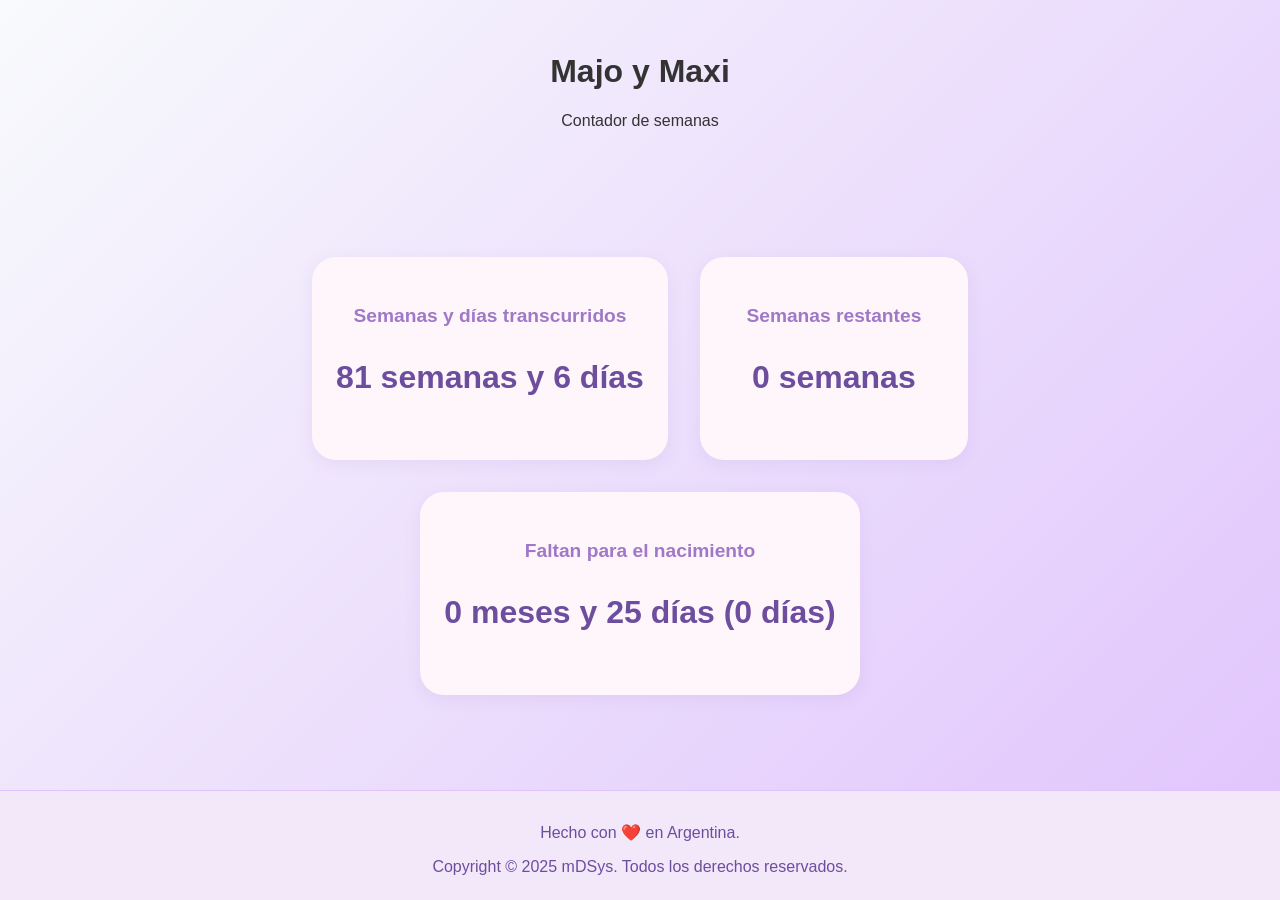
==== index.html @ 5dabec61 "Commit inicial, agregando todos los archivos" ====
<!DOCTYPE html>
<html lang="es">
<head>
    <meta charset="UTF-8">
    <meta name="viewport" content="width=device-width, initial-scale=1.0">
    <title>Semanas de Embarazo</title>
    <link rel="stylesheet" href="styles.css">
</head>
<body>
    <header>
        <h1>Majo y Maxi</h1>
        <p>Contador de semanas</p>
    </header>
    <main>
        <section class="contadores">
            <div class="contador" id="transcurrido">
                <h2>Semanas y días transcurridos</h2>
                <p class="valor"></p>
            </div>
            <div class="contador" id="restante">
                <h2>Semanas restantes</h2>
                <p class="valor"></p>
            </div>
            <div class="contador" id="falta-nacimiento">
                <h2>Faltan para el nacimiento</h2>
                <p class="valor"></p>
            </div>
        </section>
    </main>
    <footer>
        <p>Hecho con ❤️ en Argentina.</p>
        <p>Copyright © 2025 mDSys. Todos los derechos reservados.</p>
    </footer>
    <script src="script.js"></script>
</body>
</html>
---- styles.css ----
body {
    margin: 0;
    font-family: 'Segoe UI', Arial, sans-serif;
    background: linear-gradient(135deg, #f8fafc 0%, #e0c3fc 100%);
    color: #333;
    min-height: 100vh;
    display: flex;
    flex-direction: column;
}

header {
    text-align: center;
    padding: 2rem 1rem 1rem 1rem;
}

main {
    flex: 1;
    display: flex;
    justify-content: center;
    align-items: center;
}

.contadores {
    display: flex;
    flex-wrap: wrap;
    gap: 2rem;
    justify-content: center;
    width: 100%;
    max-width: 900px;
}

.contador {
    background: #fff6fb;
    border-radius: 1.5rem;
    box-shadow: 0 4px 16px rgba(160, 120, 200, 0.12);
    padding: 2rem 1.5rem;
    min-width: 220px;
    text-align: center;
    transition: transform 0.2s;
}

.contador:hover {
    transform: translateY(-5px) scale(1.03);
    box-shadow: 0 8px 24px rgba(160, 120, 200, 0.18);
}

.contador h2 {
    margin-bottom: 1rem;
    color: #a078c8;
    font-size: 1.2rem;
}

.contador .valor {
    font-size: 2rem;
    font-weight: bold;
    color: #6d4e9e;
}

footer {
    background: #f3e7fa;
    color: #6d4e9e;
    text-align: center;
    padding: 1rem 0 0.5rem 0;
    font-size: 1rem;
    border-top: 1px solid #e0c3fc;
    margin-top: auto;
}

@media (max-width: 700px) {
    .contadores {
        flex-direction: column;
        gap: 1.5rem;
        align-items: center;
    }
    .contador {
        min-width: 0;
        width: 90vw;
    }
    header {
        padding: 1.5rem 0.5rem 0.5rem 0.5rem;
    }
}
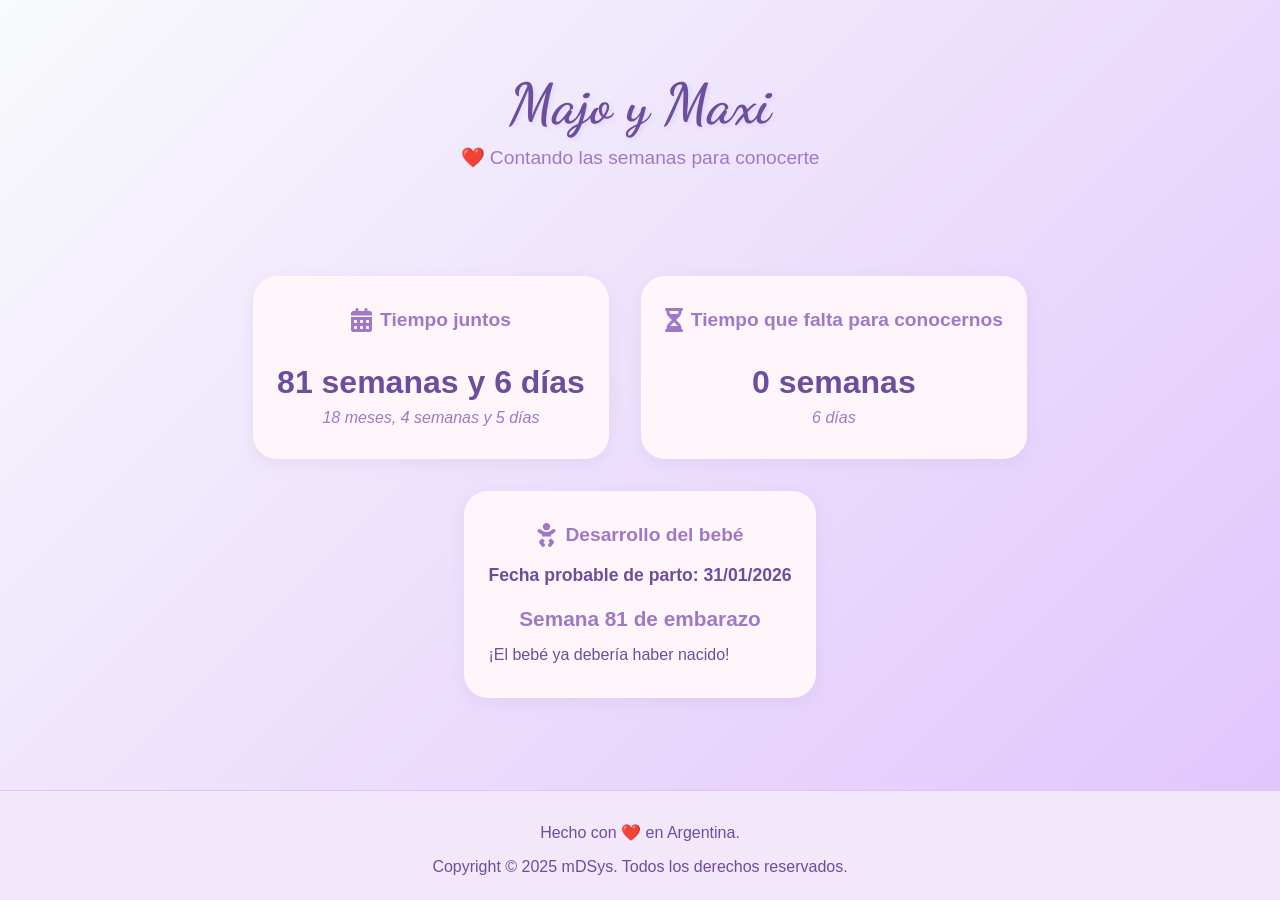
==== commit ff2f783f: "Nuevos cambios generales" ====
--- a/index.html
+++ b/index.html
@@ -5,25 +5,40 @@
     <meta name="viewport" content="width=device-width, initial-scale=1.0">
     <title>Semanas de Embarazo</title>
     <link rel="stylesheet" href="styles.css">
+    <link href="https://fonts.googleapis.com/css2?family=Dancing+Script:wght@400;700&display=swap" rel="stylesheet">
+    <link rel="stylesheet" href="https://cdnjs.cloudflare.com/ajax/libs/font-awesome/6.0.0/css/all.min.css">
 </head>
 <body>
     <header>
         <h1>Majo y Maxi</h1>
-        <p>Contador de semanas</p>
+        <p>❤️ Contando las semanas para conocerte</p>
     </header>
     <main>
         <section class="contadores">
             <div class="contador" id="transcurrido">
-                <h2>Semanas y días transcurridos</h2>
+                <div class="contador-header">
+                    <i class="fas fa-calendar-alt"></i>
+                    <h2>Tiempo juntos</h2>
+                </div>
                 <p class="valor"></p>
+                <p class="valor-secundario"></p>
             </div>
             <div class="contador" id="restante">
-                <h2>Semanas restantes</h2>
+                <div class="contador-header">
+                    <i class="fas fa-hourglass-half"></i>
+                    <h2>Tiempo que falta para conocernos</h2>
+                </div>
                 <p class="valor"></p>
+                <p class="valor-secundario"></p>
             </div>
-            <div class="contador" id="falta-nacimiento">
-                <h2>Faltan para el nacimiento</h2>
-                <p class="valor"></p>
+            <div class="contador" id="desarrollo-bebe">
+                <div class="contador-header">
+                    <i class="fas fa-baby"></i>
+                    <h2>Desarrollo del bebé</h2>
+                </div>
+                <p class="fecha-parte">Fecha probable de parto: 31/01/2026</p>
+                <p class="semana-actual"></p>
+                <p class="hito-desarrollo"></p>
             </div>
         </section>
     </main>
--- a/styles.css
+++ b/styles.css
@@ -11,6 +11,21 @@
 header {
     text-align: center;
     padding: 2rem 1rem 1rem 1rem;
+}
+
+header h1 {
+    font-family: 'Dancing Script', cursive;
+    font-size: 3.5rem;
+    font-weight: 700;
+    color: #6d4e9e;
+    margin-bottom: 0.5rem;
+    text-shadow: 2px 2px 4px rgba(109, 78, 158, 0.1);
+}
+
+header p {
+    font-size: 1.2rem;
+    color: #a078c8;
+    margin: 0;
 }
 
 main {
@@ -44,8 +59,21 @@
     box-shadow: 0 8px 24px rgba(160, 120, 200, 0.18);
 }
 
+.contador-header {
+    display: flex;
+    align-items: center;
+    justify-content: center;
+    gap: 0.5rem;
+    margin-bottom: 1rem;
+}
+
+.contador-header i {
+    font-size: 1.5rem;
+    color: #a078c8;
+}
+
 .contador h2 {
-    margin-bottom: 1rem;
+    margin: 0;
     color: #a078c8;
     font-size: 1.2rem;
 }
@@ -54,6 +82,36 @@
     font-size: 2rem;
     font-weight: bold;
     color: #6d4e9e;
+    margin-bottom: 0.5rem;
+}
+
+.contador .valor-secundario {
+    font-size: 1rem;
+    color: #a078c8;
+    margin: 0;
+    font-style: italic;
+}
+
+.contador .fecha-parte {
+    font-size: 1.1rem;
+    font-weight: bold;
+    color: #6d4e9e;
+    margin-bottom: 1rem;
+}
+
+.contador .semana-actual {
+    font-size: 1.3rem;
+    font-weight: bold;
+    color: #a078c8;
+    margin-bottom: 0.8rem;
+}
+
+.contador .hito-desarrollo {
+    font-size: 1rem;
+    color: #6d4e9e;
+    line-height: 1.4;
+    margin: 0;
+    text-align: left;
 }
 
 footer {
@@ -79,4 +137,7 @@
     header {
         padding: 1.5rem 0.5rem 0.5rem 0.5rem;
     }
+    header h1 {
+        font-size: 2.5rem;
+    }
 } 
